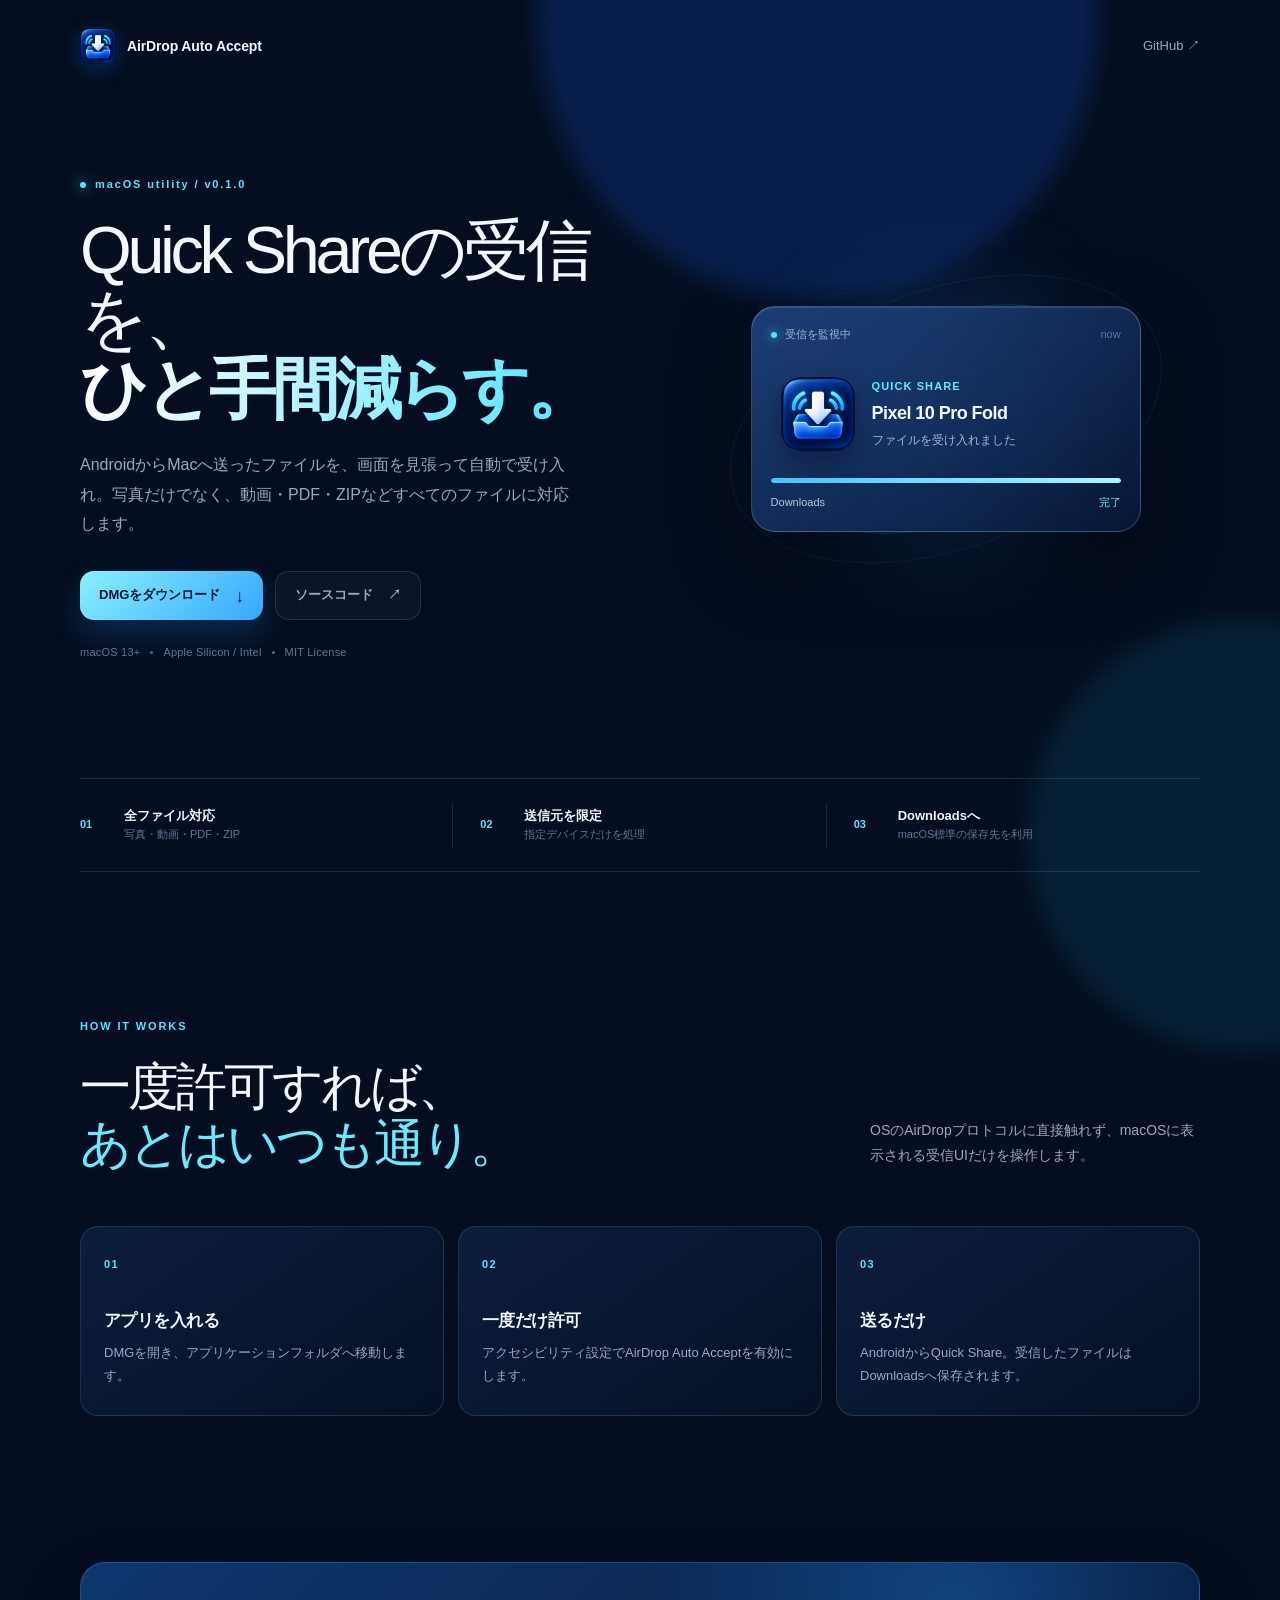
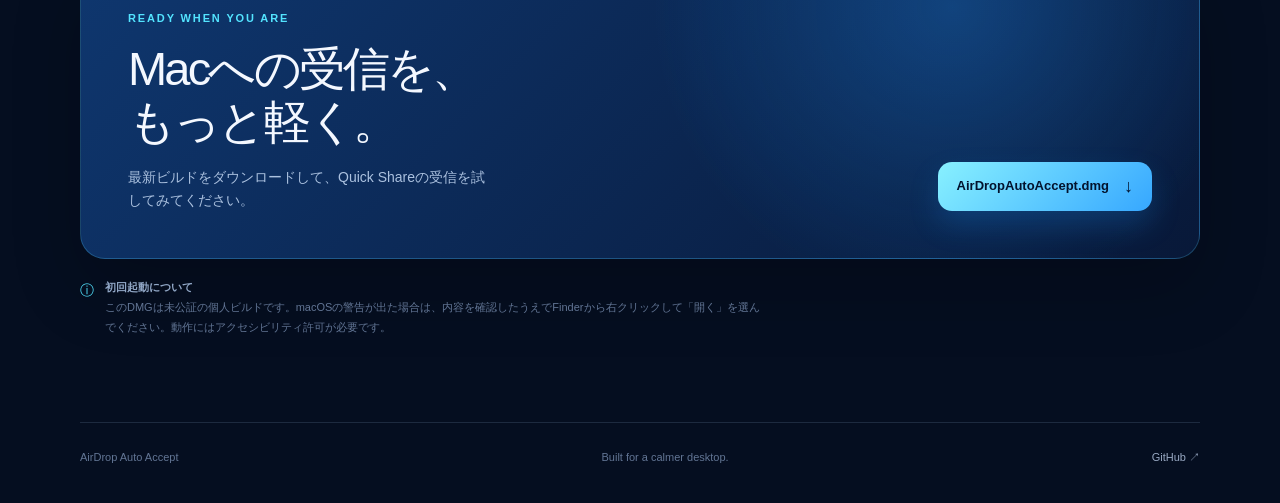
==== index.html @ 003f125d "feat: add GitHub Pages download site" ====
<!doctype html>
<html lang="ja">
<head>
  <meta charset="utf-8">
  <meta name="viewport" content="width=device-width, initial-scale=1">
  <meta name="theme-color" content="#07162f">
  <meta name="description" content="AndroidのQuick ShareからMacへ届くファイルを自動で受け入れるmacOSユーティリティ。">
  <link rel="icon" type="image/svg+xml" href="data:image/svg+xml,%3Csvg xmlns='http://www.w3.org/2000/svg' viewBox='0 0 64 64'%3E%3Crect width='64' height='64' rx='16' fill='%230b2b62'/%3E%3Cpath d='M32 12v26m0 0 12-12m-12 12L20 26' fill='none' stroke='%23fff' stroke-linecap='round' stroke-linejoin='round' stroke-width='7'/%3E%3Cpath d='M14 48h36' stroke='%234fe7ff' stroke-linecap='round' stroke-width='6'/%3E%3C/svg%3E">
  <link rel="stylesheet" href="./styles.css">
  <title>AirDrop Auto Accept — Quick ShareをDownloadsへ</title>
</head>
<body>
  <div class="ambient ambient-one" aria-hidden="true"></div>
  <div class="ambient ambient-two" aria-hidden="true"></div>

  <header class="nav shell">
    <a class="brand" href="./">
      <img src="./app-icon.png" alt="" width="36" height="36">
      <span>AirDrop Auto Accept</span>
    </a>
    <a class="nav-link" href="https://github.com/konaito/airdrop-auto-accept">GitHub <span aria-hidden="true">↗</span></a>
  </header>

  <main>
    <section class="hero shell">
      <div class="hero-copy">
        <p class="eyebrow"><span></span> macOS utility / v0.1.0</p>
        <h1>Quick Shareの受信を、<strong>ひと手間減らす。</strong></h1>
        <p class="lede">AndroidからMacへ送ったファイルを、画面を見張って自動で受け入れ。写真だけでなく、動画・PDF・ZIPなどすべてのファイルに対応します。</p>
        <div class="actions">
          <a class="button button-primary" href="./downloads/AirDropAutoAccept.dmg" download>
            DMGをダウンロード <span aria-hidden="true">↓</span>
          </a>
          <a class="button button-quiet" href="https://github.com/konaito/airdrop-auto-accept">ソースコード <span aria-hidden="true">↗</span></a>
        </div>
        <p class="meta-line"><span>macOS 13+</span><i></i><span>Apple Silicon / Intel</span><i></i><span>MIT License</span></p>
      </div>

      <div class="hero-visual" aria-label="受信してDownloadsへ保存するイメージ">
        <div class="visual-glow"></div>
        <div class="visual-ring ring-one"></div>
        <div class="visual-ring ring-two"></div>
        <div class="transfer-card">
          <div class="transfer-top"><span class="live-dot"></span><span>受信を監視中</span><span class="card-time">now</span></div>
          <div class="transfer-body">
            <img src="./app-icon.png" alt="" width="74" height="74">
            <div><p class="transfer-label">Quick Share</p><p class="transfer-title">Pixel 10 Pro Fold</p><p class="transfer-sub">ファイルを受け入れました</p></div>
          </div>
          <div class="progress"><span></span></div>
          <div class="transfer-foot"><span>Downloads</span><span>完了</span></div>
        </div>
      </div>
    </section>

    <section class="proof shell" aria-label="特徴">
      <div><span class="proof-number">01</span><strong>全ファイル対応</strong><small>写真・動画・PDF・ZIP</small></div>
      <div><span class="proof-number">02</span><strong>送信元を限定</strong><small>指定デバイスだけを処理</small></div>
      <div><span class="proof-number">03</span><strong>Downloadsへ</strong><small>macOS標準の保存先を利用</small></div>
    </section>

    <section class="how shell">
      <div class="section-kicker">HOW IT WORKS</div>
      <div class="section-heading"><h2>一度許可すれば、<br><em>あとはいつも通り。</em></h2><p>OSのAirDropプロトコルに直接触れず、macOSに表示される受信UIだけを操作します。</p></div>
      <div class="steps">
        <article><span>01</span><h3>アプリを入れる</h3><p>DMGを開き、アプリケーションフォルダへ移動します。</p></article>
        <article><span>02</span><h3>一度だけ許可</h3><p>アクセシビリティ設定でAirDrop Auto Acceptを有効にします。</p></article>
        <article><span>03</span><h3>送るだけ</h3><p>AndroidからQuick Share。受信したファイルはDownloadsへ保存されます。</p></article>
      </div>
    </section>

    <section class="download shell" id="download">
      <div class="download-panel">
        <div><p class="section-kicker">READY WHEN YOU ARE</p><h2>Macへの受信を、<br>もっと軽く。</h2><p>最新ビルドをダウンロードして、Quick Shareの受信を試してみてください。</p></div>
        <a class="button button-primary" href="./downloads/AirDropAutoAccept.dmg" download>AirDropAutoAccept.dmg <span aria-hidden="true">↓</span></a>
      </div>
      <p class="install-note"><span aria-hidden="true">ⓘ</span><span><strong>初回起動について</strong><br>このDMGは未公証の個人ビルドです。macOSの警告が出た場合は、内容を確認したうえでFinderから右クリックして「開く」を選んでください。動作にはアクセシビリティ許可が必要です。</span></p>
    </section>
  </main>

  <footer class="footer shell"><span>AirDrop Auto Accept</span><span>Built for a calmer desktop.</span><a href="https://github.com/konaito/airdrop-auto-accept">GitHub ↗</a></footer>
</body>
</html>
---- styles.css ----
:root {
  color-scheme: dark;
  --ink: #f4f8ff;
  --muted: #99a9c3;
  --faint: #627594;
  --line: rgba(154, 183, 225, .16);
  --blue: #2b7bff;
  --cyan: #53e4ff;
  --deep: #07162f;
  --panel: rgba(15, 35, 70, .68);
}

* { box-sizing: border-box; }
html { scroll-behavior: smooth; }
body {
  margin: 0;
  min-width: 320px;
  color: var(--ink);
  background: #050e20;
  font-family: -apple-system, BlinkMacSystemFont, "SF Pro Display", "Hiragino Sans", "Yu Gothic", sans-serif;
  line-height: 1.6;
  overflow-x: hidden;
}
a { color: inherit; text-decoration: none; }
.shell { width: min(1120px, calc(100% - 48px)); margin-inline: auto; }
.ambient { position: absolute; z-index: -1; border-radius: 999px; filter: blur(12px); pointer-events: none; }
.ambient-one { top: -260px; left: 42%; width: 560px; height: 560px; background: rgba(22, 101, 255, .2); }
.ambient-two { top: 620px; right: -180px; width: 430px; height: 430px; background: rgba(25, 201, 255, .1); }
.nav { display: flex; align-items: center; justify-content: space-between; padding-top: 28px; }
.brand { display: inline-flex; align-items: center; gap: 11px; font-size: 14px; font-weight: 650; letter-spacing: -.01em; }
.brand img { border-radius: 10px; box-shadow: 0 5px 18px rgba(0, 122, 255, .28); }
.nav-link { color: var(--muted); font-size: 13px; transition: color .2s ease; }
.nav-link:hover, .footer a:hover { color: var(--cyan); }
.hero { display: grid; grid-template-columns: minmax(0, 1.04fr) minmax(400px, .96fr); gap: 60px; align-items: center; padding-top: 112px; padding-bottom: 116px; }
.hero-copy { max-width: 580px; }
.eyebrow, .section-kicker { margin: 0 0 22px; color: var(--cyan); font-size: 11px; font-weight: 750; letter-spacing: .17em; }
.eyebrow { display: flex; align-items: center; gap: 9px; }
.eyebrow span { width: 6px; height: 6px; border-radius: 50%; background: var(--cyan); box-shadow: 0 0 14px var(--cyan); }
h1, h2, h3, p { margin-top: 0; }
h1 { max-width: 650px; margin-bottom: 25px; font-size: clamp(42px, 5.2vw, 73px); line-height: 1.05; letter-spacing: -.065em; font-weight: 500; }
h1 strong { display: block; color: #fff; font-weight: 720; background: linear-gradient(110deg, #fff 5%, #65e8ff 80%); -webkit-background-clip: text; background-clip: text; -webkit-text-fill-color: transparent; }
.lede { max-width: 490px; margin-bottom: 32px; color: var(--muted); font-size: 16px; line-height: 1.85; }
.actions { display: flex; flex-wrap: wrap; align-items: center; gap: 12px; }
.button { display: inline-flex; align-items: center; justify-content: center; gap: 15px; min-height: 49px; padding: 0 19px; border-radius: 14px; font-size: 13px; font-weight: 700; transition: transform .2s ease, box-shadow .2s ease, background .2s ease; }
.button:hover { transform: translateY(-2px); }
.button-primary { color: #03132d; background: linear-gradient(135deg, #88f1ff, #36a7ff); box-shadow: 0 14px 30px rgba(28, 148, 255, .2); }
.button-primary:hover { box-shadow: 0 17px 38px rgba(28, 148, 255, .36); }
.button-primary span { font-size: 18px; line-height: 0; }
.button-quiet { color: var(--muted); border: 1px solid var(--line); background: rgba(255, 255, 255, .03); }
.button-quiet:hover { color: var(--ink); background: rgba(255, 255, 255, .07); }
.meta-line { display: flex; flex-wrap: wrap; align-items: center; gap: 10px; margin: 24px 0 0; color: var(--faint); font-size: 11px; letter-spacing: .02em; }
.meta-line i { width: 3px; height: 3px; border-radius: 50%; background: #477096; }
.hero-visual { position: relative; min-height: 430px; display: grid; place-items: center; }
.visual-glow { position: absolute; width: 250px; height: 250px; border-radius: 50%; background: rgba(37, 143, 255, .22); filter: blur(50px); }
.visual-ring { position: absolute; border: 1px solid rgba(77, 207, 255, .18); border-radius: 50%; transform: rotate(-20deg); }
.ring-one { width: 360px; height: 206px; }
.ring-two { width: 450px; height: 260px; opacity: .45; }
.transfer-card { position: relative; width: min(390px, 100%); padding: 19px; border: 1px solid rgba(182, 216, 255, .23); border-radius: 24px; background: linear-gradient(145deg, rgba(35, 74, 139, .8), rgba(8, 25, 57, .84)); box-shadow: 0 28px 80px rgba(0, 0, 0, .35), inset 0 1px 0 rgba(255,255,255,.12); backdrop-filter: blur(16px); }
.transfer-top, .transfer-foot { display: flex; align-items: center; gap: 8px; color: #9fb9dd; font-size: 11px; }
.card-time { margin-left: auto; color: #5878a3; }
.live-dot { width: 6px; height: 6px; border-radius: 50%; background: var(--cyan); box-shadow: 0 0 11px var(--cyan); }
.transfer-body { display: flex; align-items: center; gap: 17px; padding: 34px 10px 27px; }
.transfer-body img { border-radius: 20px; box-shadow: 0 12px 24px rgba(0, 0, 0, .28); }
.transfer-label, .transfer-title, .transfer-sub { margin: 0; }
.transfer-label { color: #67e8ff; font-size: 11px; font-weight: 700; letter-spacing: .1em; text-transform: uppercase; }
.transfer-title { margin-top: 3px; font-size: 18px; font-weight: 700; letter-spacing: -.03em; }
.transfer-sub { margin-top: 4px; color: #a6bad8; font-size: 12px; }
.progress { height: 5px; overflow: hidden; border-radius: 5px; background: rgba(5, 17, 42, .7); }
.progress span { display: block; width: 100%; height: 100%; border-radius: inherit; background: linear-gradient(90deg, #47c6ff, #a3f8ff); }
.transfer-foot { justify-content: space-between; padding-top: 11px; color: #b6c8df; }
.transfer-foot span:last-child { color: #61e9ff; }
.proof { display: grid; grid-template-columns: repeat(3, 1fr); padding: 24px 0; border-top: 1px solid var(--line); border-bottom: 1px solid var(--line); }
.proof > div { display: grid; grid-template-columns: 31px 1fr; column-gap: 13px; align-items: center; padding: 3px 27px; border-right: 1px solid var(--line); }
.proof > div:first-child { padding-left: 0; }
.proof > div:last-child { border: 0; }
.proof-number { grid-row: span 2; color: var(--cyan); font-size: 11px; font-weight: 750; }
.proof strong { font-size: 13px; font-weight: 650; }
.proof small { color: var(--faint); font-size: 11px; }
.how { padding-top: 146px; padding-bottom: 146px; }
.section-heading { display: flex; align-items: flex-end; justify-content: space-between; gap: 40px; margin-bottom: 54px; }
h2 { margin-bottom: 0; font-size: clamp(31px, 4vw, 53px); line-height: 1.12; letter-spacing: -.06em; font-weight: 520; }
h2 em { color: #6be9ff; font-style: normal; }
.section-heading p { max-width: 330px; margin-bottom: 4px; color: var(--muted); font-size: 14px; line-height: 1.8; }
.steps { display: grid; grid-template-columns: repeat(3, 1fr); gap: 14px; }
.steps article { min-height: 190px; padding: 23px; border: 1px solid var(--line); border-radius: 18px; background: linear-gradient(145deg, rgba(17, 42, 83, .56), rgba(8, 21, 46, .4)); }
.steps article > span { color: var(--cyan); font-size: 11px; font-weight: 750; letter-spacing: .12em; }
.steps h3 { margin: 31px 0 8px; font-size: 17px; letter-spacing: -.03em; }
.steps p { margin: 0; color: var(--muted); font-size: 13px; line-height: 1.75; }
.download { padding-bottom: 85px; }
.download-panel { display: flex; align-items: flex-end; justify-content: space-between; gap: 30px; padding: 47px; border: 1px solid rgba(89, 210, 255, .24); border-radius: 25px; background: radial-gradient(circle at 78% 15%, rgba(37, 148, 255, .28), transparent 33%), linear-gradient(135deg, rgba(17, 66, 131, .8), rgba(9, 28, 63, .8)); box-shadow: 0 30px 70px rgba(0, 0, 0, .2); }
.download-panel .section-kicker { margin-bottom: 15px; }
.download-panel h2 { font-size: clamp(30px, 4vw, 47px); }
.download-panel p:not(.section-kicker) { max-width: 370px; margin: 18px 0 0; color: #abc1df; font-size: 14px; }
.install-note { display: flex; gap: 11px; max-width: 690px; margin: 19px 0 0; color: var(--faint); font-size: 11px; line-height: 1.8; }
.install-note > span:first-child { color: var(--cyan); font-size: 14px; }
.install-note strong { color: #91a7c6; font-weight: 650; }
.footer { display: flex; align-items: center; justify-content: space-between; padding: 26px 0 36px; border-top: 1px solid var(--line); color: var(--faint); font-size: 11px; }
.footer a { color: var(--muted); }
@media (max-width: 800px) {
  .hero { grid-template-columns: 1fr; gap: 50px; padding-top: 78px; padding-bottom: 75px; }
  .hero-copy { max-width: 650px; }
  .hero-visual { min-height: 350px; }
  .proof { grid-template-columns: 1fr; gap: 18px; padding: 24px 0; }
  .proof > div, .proof > div:first-child { padding: 3px 0; border-right: 0; }
  .how { padding-top: 92px; padding-bottom: 92px; }
  .section-heading { display: block; margin-bottom: 35px; }
  .section-heading p { margin-top: 24px; }
  .steps { grid-template-columns: 1fr; }
  .steps article { min-height: auto; }
  .steps h3 { margin-top: 22px; }
  .download-panel { display: block; padding: 31px 25px; }
  .download-panel .button { margin-top: 29px; }
}
@media (max-width: 480px) {
  .shell { width: min(100% - 34px, 1120px); }
  .nav { padding-top: 20px; }
  h1 { font-size: 42px; }
  .lede { font-size: 15px; }
  .button { width: 100%; }
  .meta-line { gap: 7px; font-size: 10px; }
  .hero-visual { min-height: 300px; }
  .transfer-card { padding: 15px; border-radius: 19px; }
  .transfer-body { padding: 25px 2px 22px; gap: 12px; }
  .transfer-body img { width: 61px; height: 61px; border-radius: 16px; }
  .transfer-title { font-size: 16px; }
  .footer { align-items: flex-start; flex-direction: column; gap: 8px; }
}
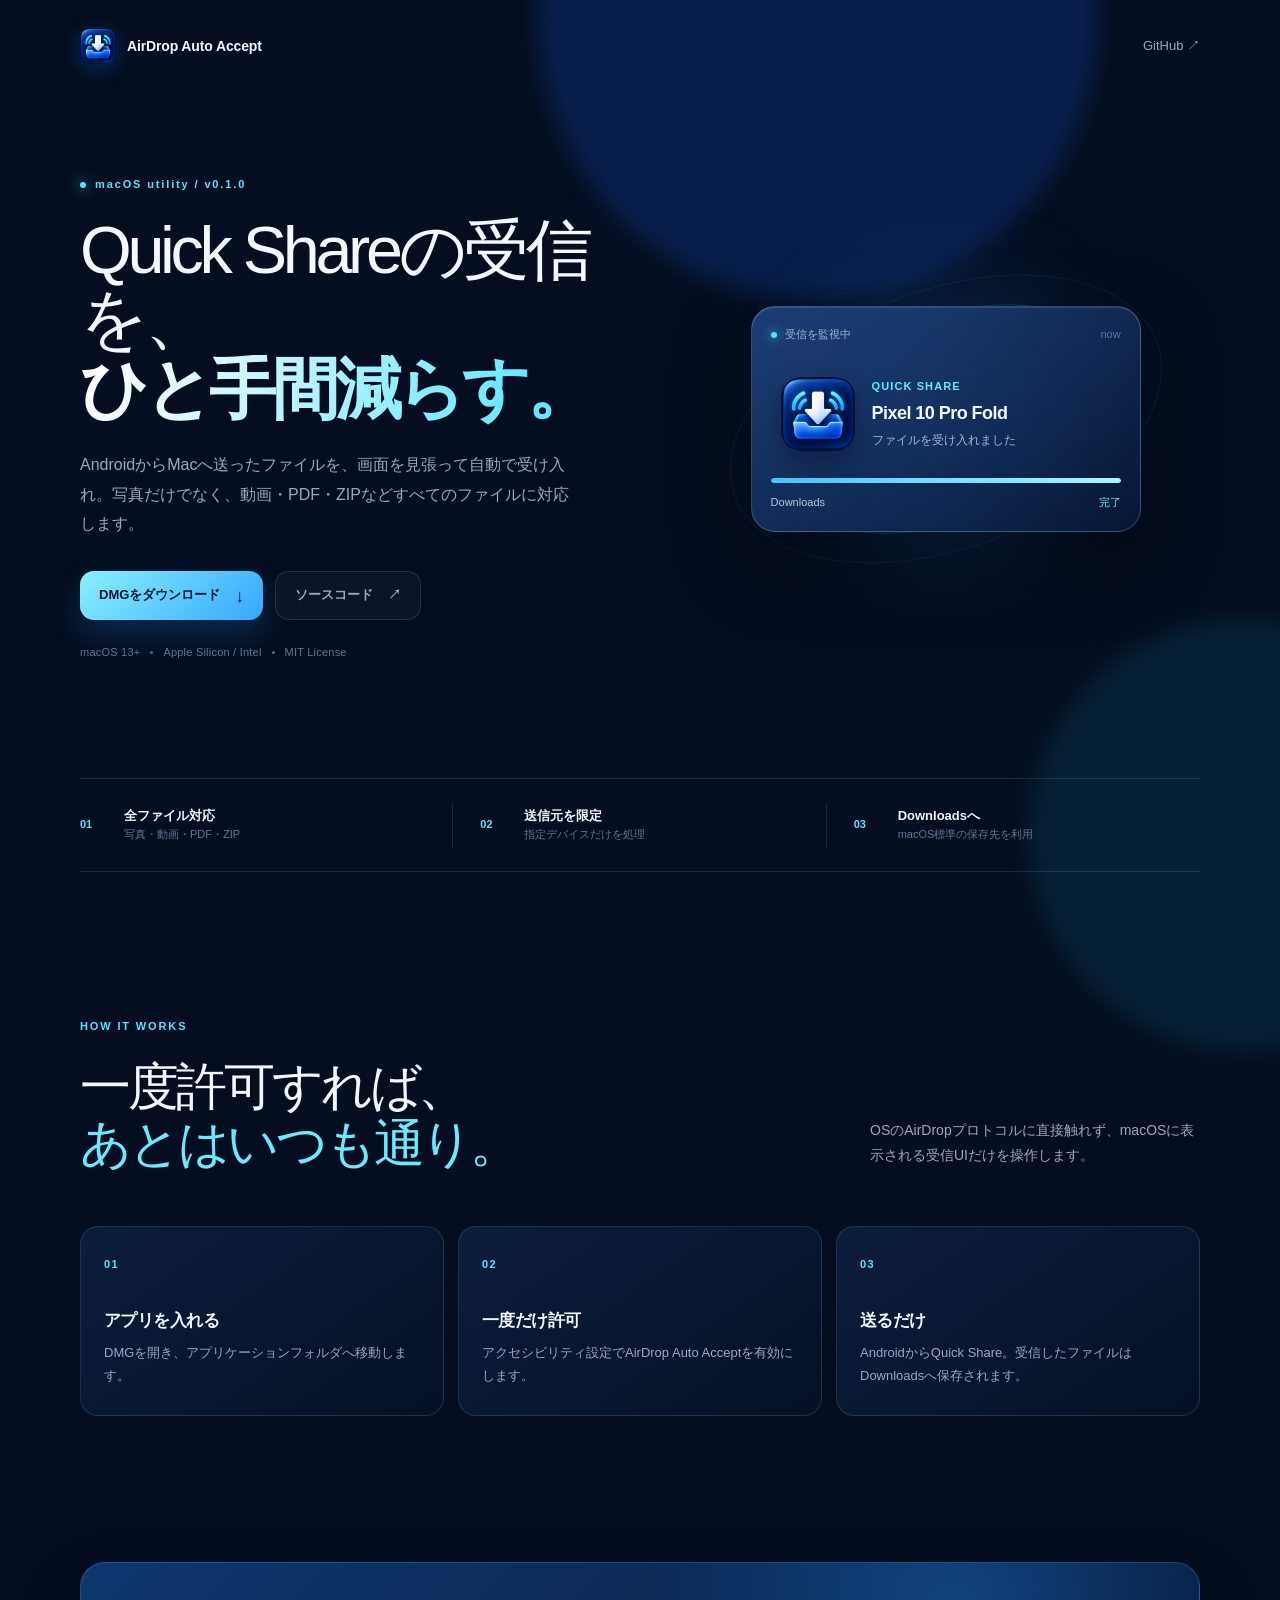
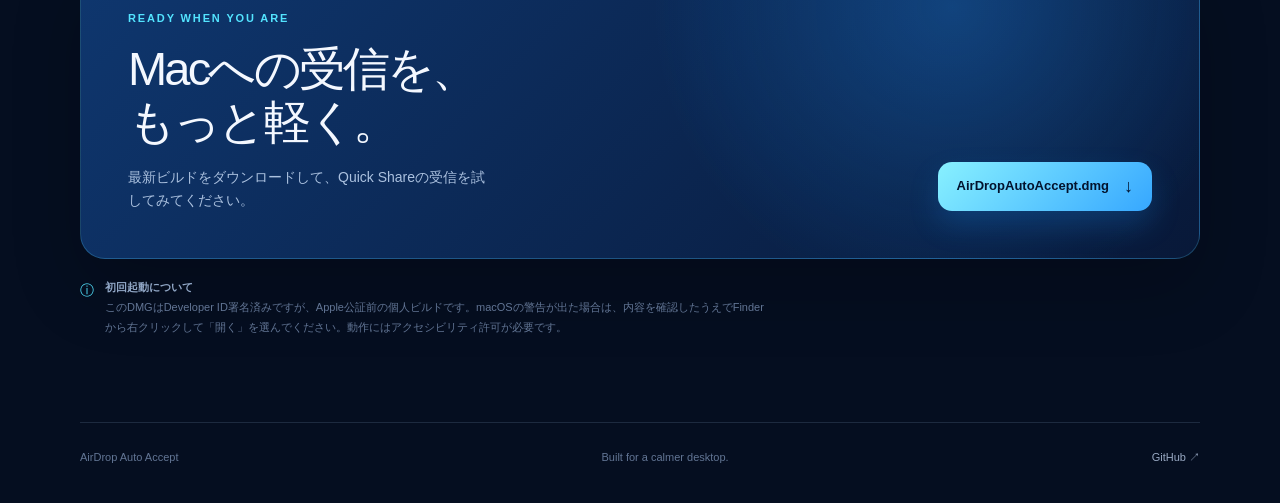
==== commit 0eb0ea19: "chore: sign distribution build" ====
--- a/index.html
+++ b/index.html
@@ -73,7 +73,7 @@
         <div><p class="section-kicker">READY WHEN YOU ARE</p><h2>Macへの受信を、<br>もっと軽く。</h2><p>最新ビルドをダウンロードして、Quick Shareの受信を試してみてください。</p></div>
         <a class="button button-primary" href="./downloads/AirDropAutoAccept.dmg" download>AirDropAutoAccept.dmg <span aria-hidden="true">↓</span></a>
       </div>
-      <p class="install-note"><span aria-hidden="true">ⓘ</span><span><strong>初回起動について</strong><br>このDMGは未公証の個人ビルドです。macOSの警告が出た場合は、内容を確認したうえでFinderから右クリックして「開く」を選んでください。動作にはアクセシビリティ許可が必要です。</span></p>
+      <p class="install-note"><span aria-hidden="true">ⓘ</span><span><strong>初回起動について</strong><br>このDMGはDeveloper ID署名済みですが、Apple公証前の個人ビルドです。macOSの警告が出た場合は、内容を確認したうえでFinderから右クリックして「開く」を選んでください。動作にはアクセシビリティ許可が必要です。</span></p>
     </section>
   </main>
 
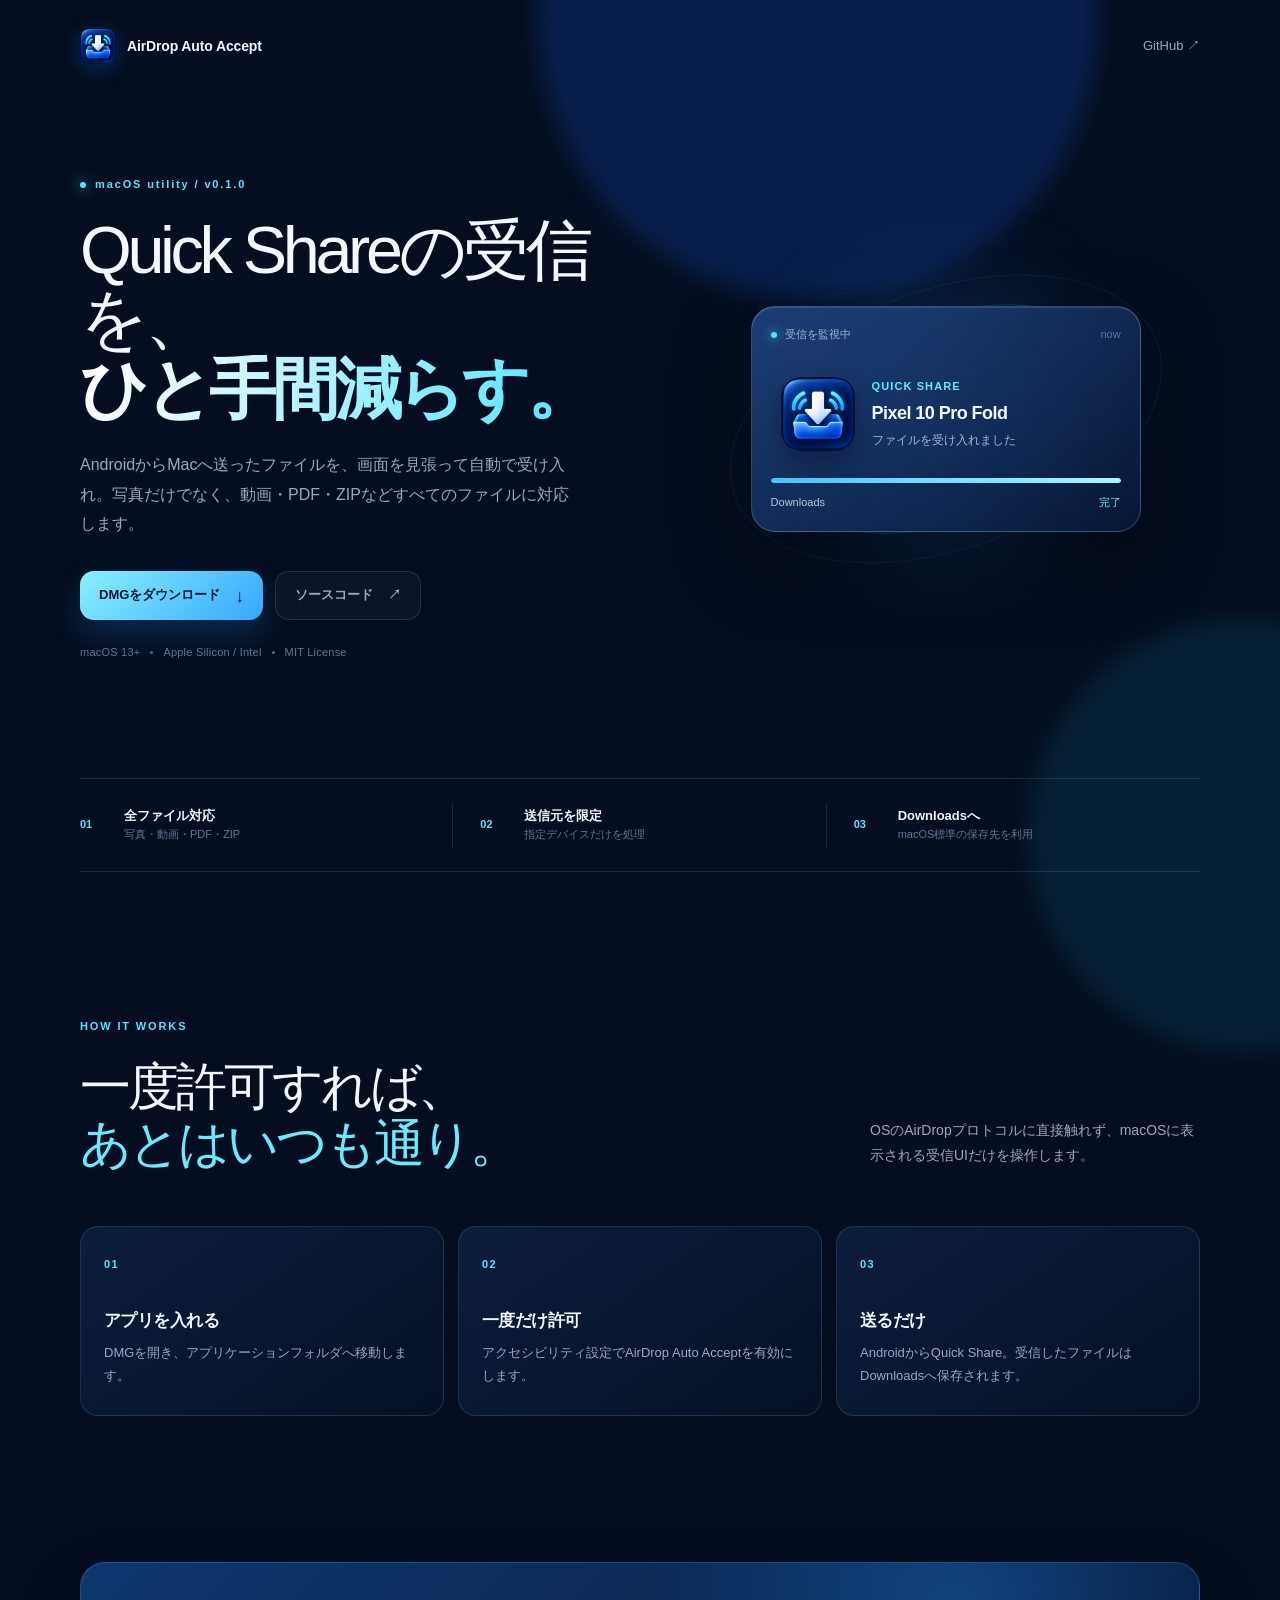
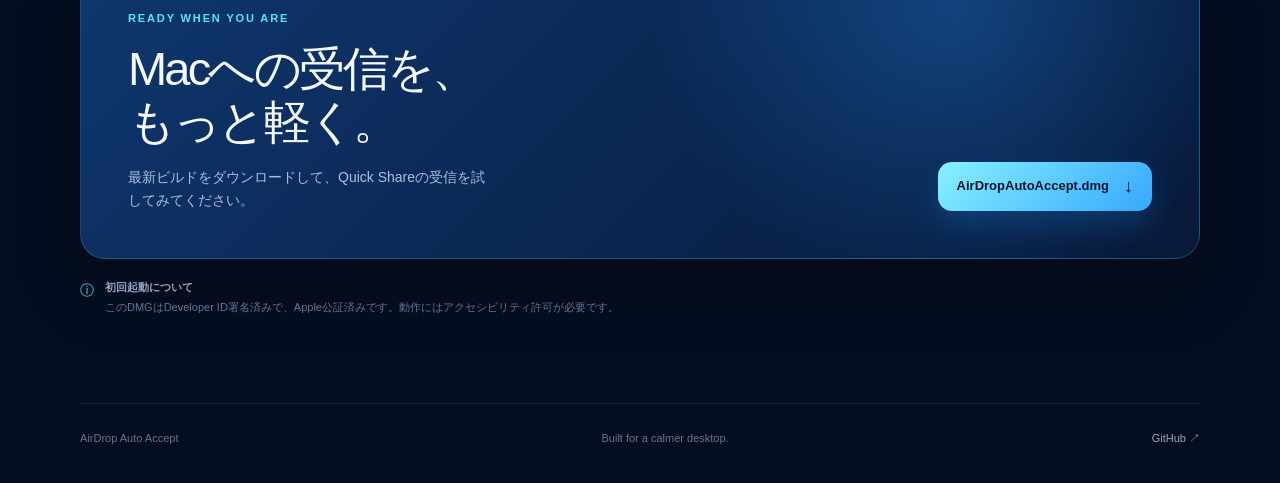
==== commit 3082d641: "chore: publish notarized distribution" ====
--- a/index.html
+++ b/index.html
@@ -73,7 +73,7 @@
         <div><p class="section-kicker">READY WHEN YOU ARE</p><h2>Macへの受信を、<br>もっと軽く。</h2><p>最新ビルドをダウンロードして、Quick Shareの受信を試してみてください。</p></div>
         <a class="button button-primary" href="./downloads/AirDropAutoAccept.dmg" download>AirDropAutoAccept.dmg <span aria-hidden="true">↓</span></a>
       </div>
-      <p class="install-note"><span aria-hidden="true">ⓘ</span><span><strong>初回起動について</strong><br>このDMGはDeveloper ID署名済みですが、Apple公証前の個人ビルドです。macOSの警告が出た場合は、内容を確認したうえでFinderから右クリックして「開く」を選んでください。動作にはアクセシビリティ許可が必要です。</span></p>
+      <p class="install-note"><span aria-hidden="true">ⓘ</span><span><strong>初回起動について</strong><br>このDMGはDeveloper ID署名済みで、Apple公証済みです。動作にはアクセシビリティ許可が必要です。</span></p>
     </section>
   </main>
 
